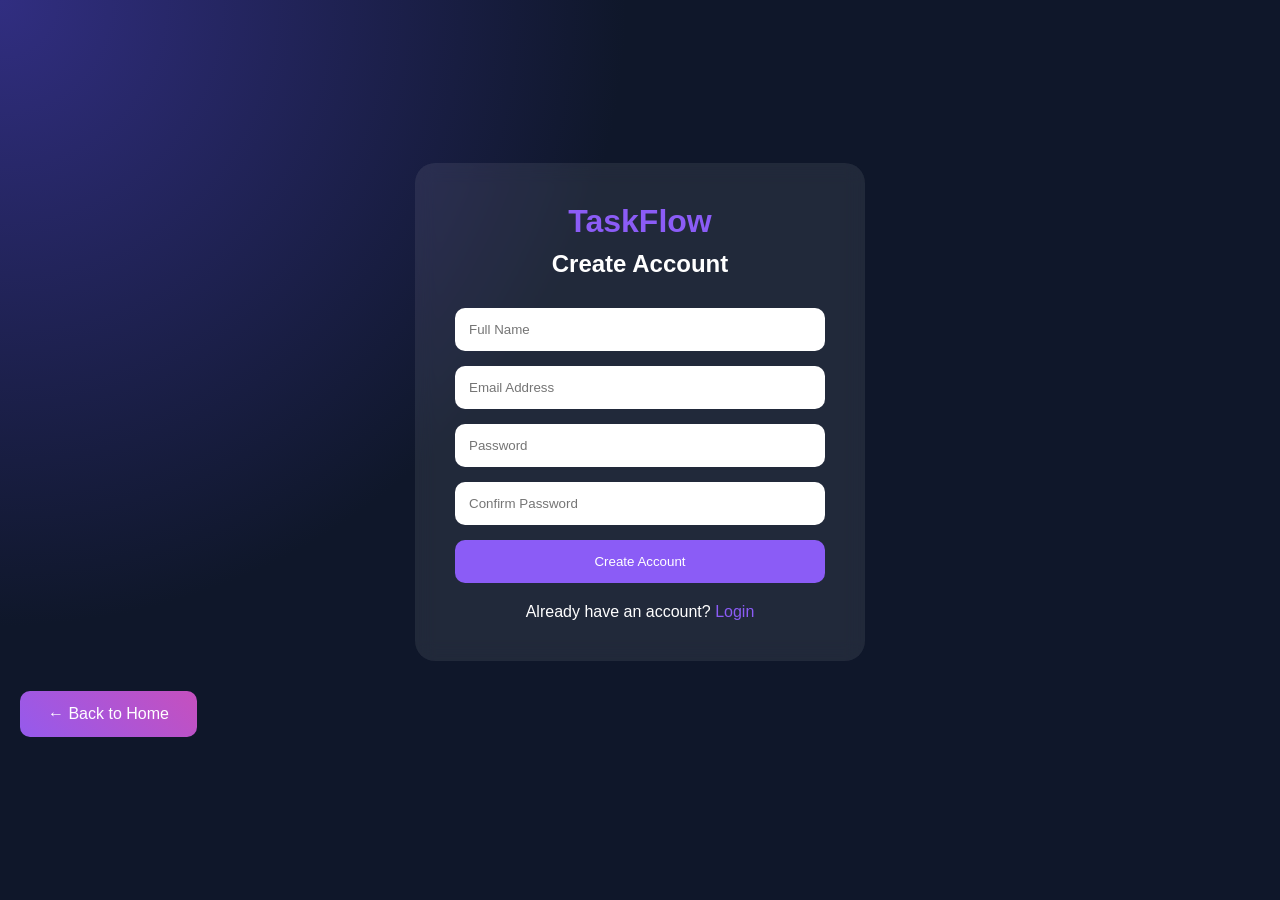
==== signup.html @ fd1184d9 "Initial Landing Page Setup" ====
<!DOCTYPE html>
<html lang="en">

<head>

  <meta charset="UTF-8">
  <meta name="viewport" content="width=device-width, initial-scale=1.0">

  <title>Sign Up | TaskFlow</title>

  <link rel="stylesheet" href="css/auth.css">

</head>

<body>

  <div class="auth-container">

    <div class="auth-card">

      <h1>TaskFlow</h1>

      <h2>Create Account</h2>

      <form>

        <input
        type="text"
        placeholder="Full Name"
        required>

        <input
        type="email"
        placeholder="Email Address"
        required>

        <input
        type="password"
        placeholder="Password"
        required>

        <input
        type="password"
        placeholder="Confirm Password"
        required>

        <button type="submit">
          Create Account
        </button>

      </form>

      <p>

        Already have an account?

        <a href="login.html">
          Login
        </a>

      </p>

      

    </div>


    <a href="index.html" class="btn">
    ← Back to Home
  </a>
  </div>

</body>
</html>
---- css/auth.css ----
*{
  margin:0;
  padding:0;
  box-sizing:border-box;
}

body{

  font-family:'Poppins',sans-serif;

  min-height:100vh;

  display:flex;

  justify-content:center;

  align-items:center;

  background:
  radial-gradient(circle at top left,#312e81,#0f172a 40%),
  radial-gradient(circle at bottom right,#581c87,#0f172a 60%);
}


.btn{
      display:inline-block;
      margin-top:30px;
      padding:14px 28px;
      border-radius:10px;
      text-decoration:none;
      color:white;
      background:linear-gradient(
      45deg,
      #8b5cf6,
      #ec4899
      );
      background-size:200% 200%;
      animation:gradientMove 4s ease infinite;
    }
.auth-container{
  width:100%;
  padding:20px;
}

.auth-card{

  max-width:450px;

  margin:auto;

  padding:40px;

  border-radius:20px;

  background:rgba(255,255,255,0.08);

  backdrop-filter:blur(10px);

  color:white;
}

.auth-card h1{

  text-align:center;

  color:#8b5cf6;

  margin-bottom:10px;
}

.auth-card h2{

  text-align:center;

  margin-bottom:30px;
}

.auth-card form{

  display:flex;

  flex-direction:column;

  gap:15px;
}

.auth-card input{

  padding:14px;

  border:none;

  border-radius:10px;
}

.auth-card a{

  color:#8b5cf6;

  text-decoration:none;
}

.auth-card button{

  padding:14px;

  border:none;

  border-radius:10px;

  background:#8b5cf6;

  color:white;

  cursor:pointer;
  
}

.auth-card p{

  text-align:center;

  margin-top:20px;
}
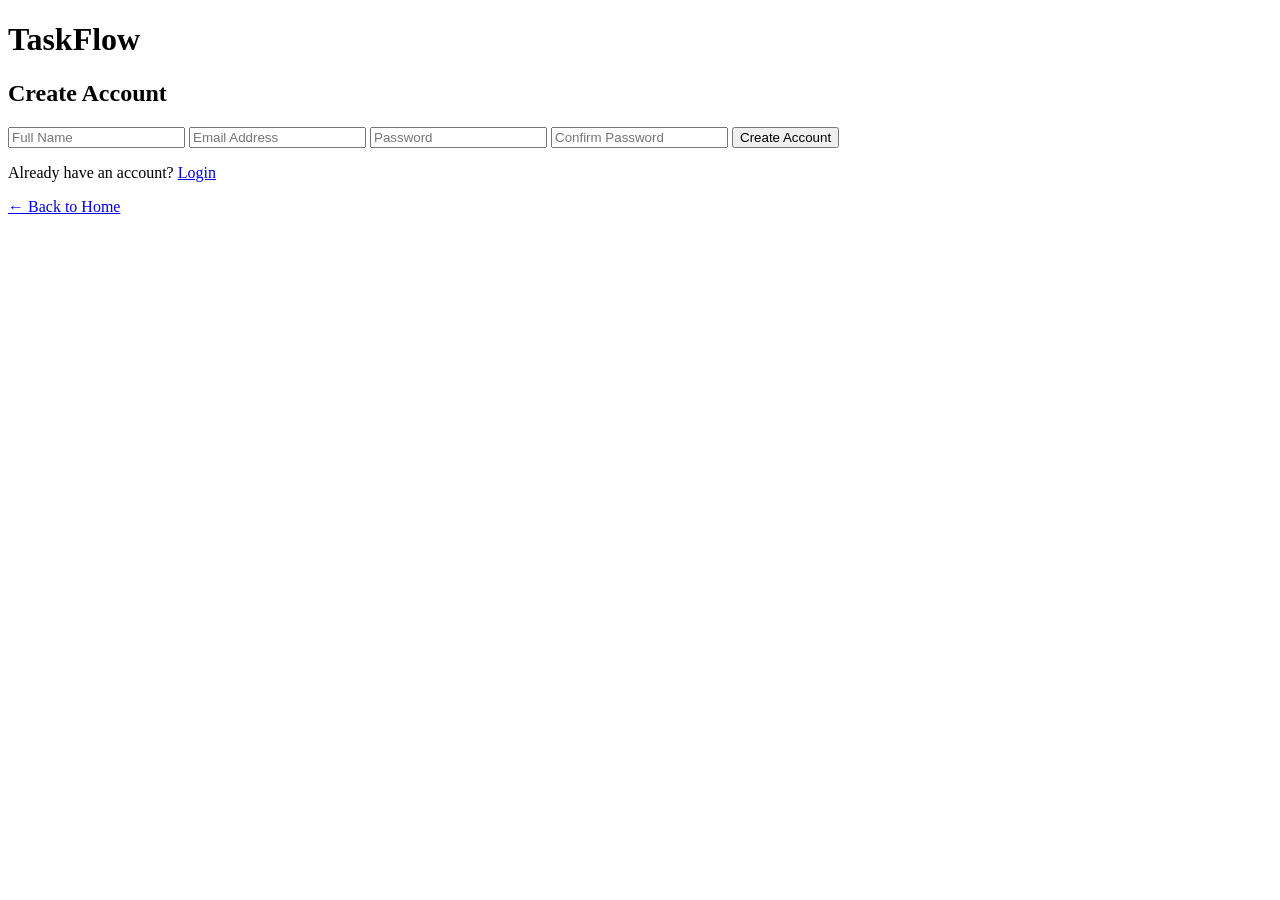
==== commit 5b52f985: "Added login and signup pages" ====
--- a/signup.html
+++ b/signup.html
@@ -8,7 +8,7 @@
 
   <title>Sign Up | TaskFlow</title>
 
-  <link rel="stylesheet" href="css/auth.css">
+  <link rel="stylesheet" href="./taskflow/css/auth.css">
 
 </head>
 
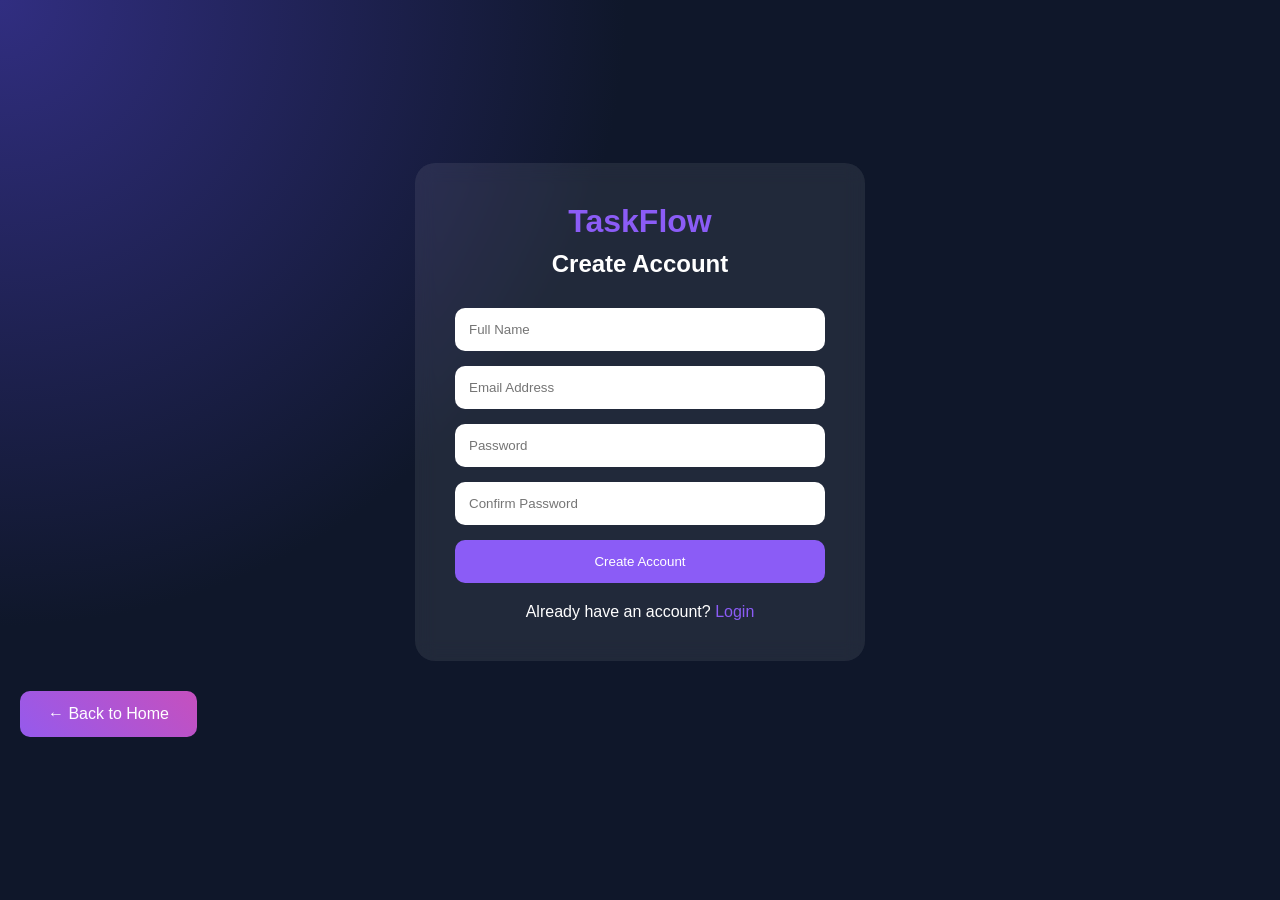
==== commit fd7fdf19: "Update stylesheet link path in signup.html" ====
--- a/signup.html
+++ b/signup.html
@@ -8,7 +8,7 @@
 
   <title>Sign Up | TaskFlow</title>
 
-  <link rel="stylesheet" href="./taskflow/css/auth.css">
+  <link rel="stylesheet" href="css/auth.css">
 
 </head>
 
@@ -71,4 +71,4 @@
   </div>
 
 </body>
-</html>+</html>
--- a/css/auth.css
+++ b/css/auth.css
@@ -0,0 +1,126 @@
+*{
+  margin:0;
+  padding:0;
+  box-sizing:border-box;
+}
+
+body{
+
+  font-family:'Poppins',sans-serif;
+
+  min-height:100vh;
+
+  display:flex;
+
+  justify-content:center;
+
+  align-items:center;
+
+  background:
+  radial-gradient(circle at top left,#312e81,#0f172a 40%),
+  radial-gradient(circle at bottom right,#581c87,#0f172a 60%);
+}
+
+
+.btn{
+      display:inline-block;
+      margin-top:30px;
+      padding:14px 28px;
+      border-radius:10px;
+      text-decoration:none;
+      color:white;
+      background:linear-gradient(
+      45deg,
+      #8b5cf6,
+      #ec4899
+      );
+      background-size:200% 200%;
+      animation:gradientMove 4s ease infinite;
+    }
+.auth-container{
+  width:100%;
+  padding:20px;
+}
+
+.auth-card{
+
+  max-width:450px;
+
+  margin:auto;
+
+  padding:40px;
+
+  border-radius:20px;
+
+  background:rgba(255,255,255,0.08);
+
+  backdrop-filter:blur(10px);
+
+  color:white;
+}
+
+.auth-card h1{
+
+  text-align:center;
+
+  color:#8b5cf6;
+
+  margin-bottom:10px;
+}
+
+.auth-card h2{
+
+  text-align:center;
+
+  margin-bottom:30px;
+}
+
+.auth-card form{
+
+  display:flex;
+
+  flex-direction:column;
+
+  gap:15px;
+}
+
+.auth-card input{
+
+  padding:14px;
+
+  border:none;
+
+  border-radius:10px;
+}
+
+.auth-card a{
+
+  color:#8b5cf6;
+
+  text-decoration:none;
+}
+
+.auth-card button{
+
+  padding:14px;
+
+  border:none;
+
+  border-radius:10px;
+
+  background:#8b5cf6;
+
+  color:white;
+
+  cursor:pointer;
+  
+}
+
+.auth-card p{
+
+  text-align:center;
+
+  margin-top:20px;
+}
+
+
